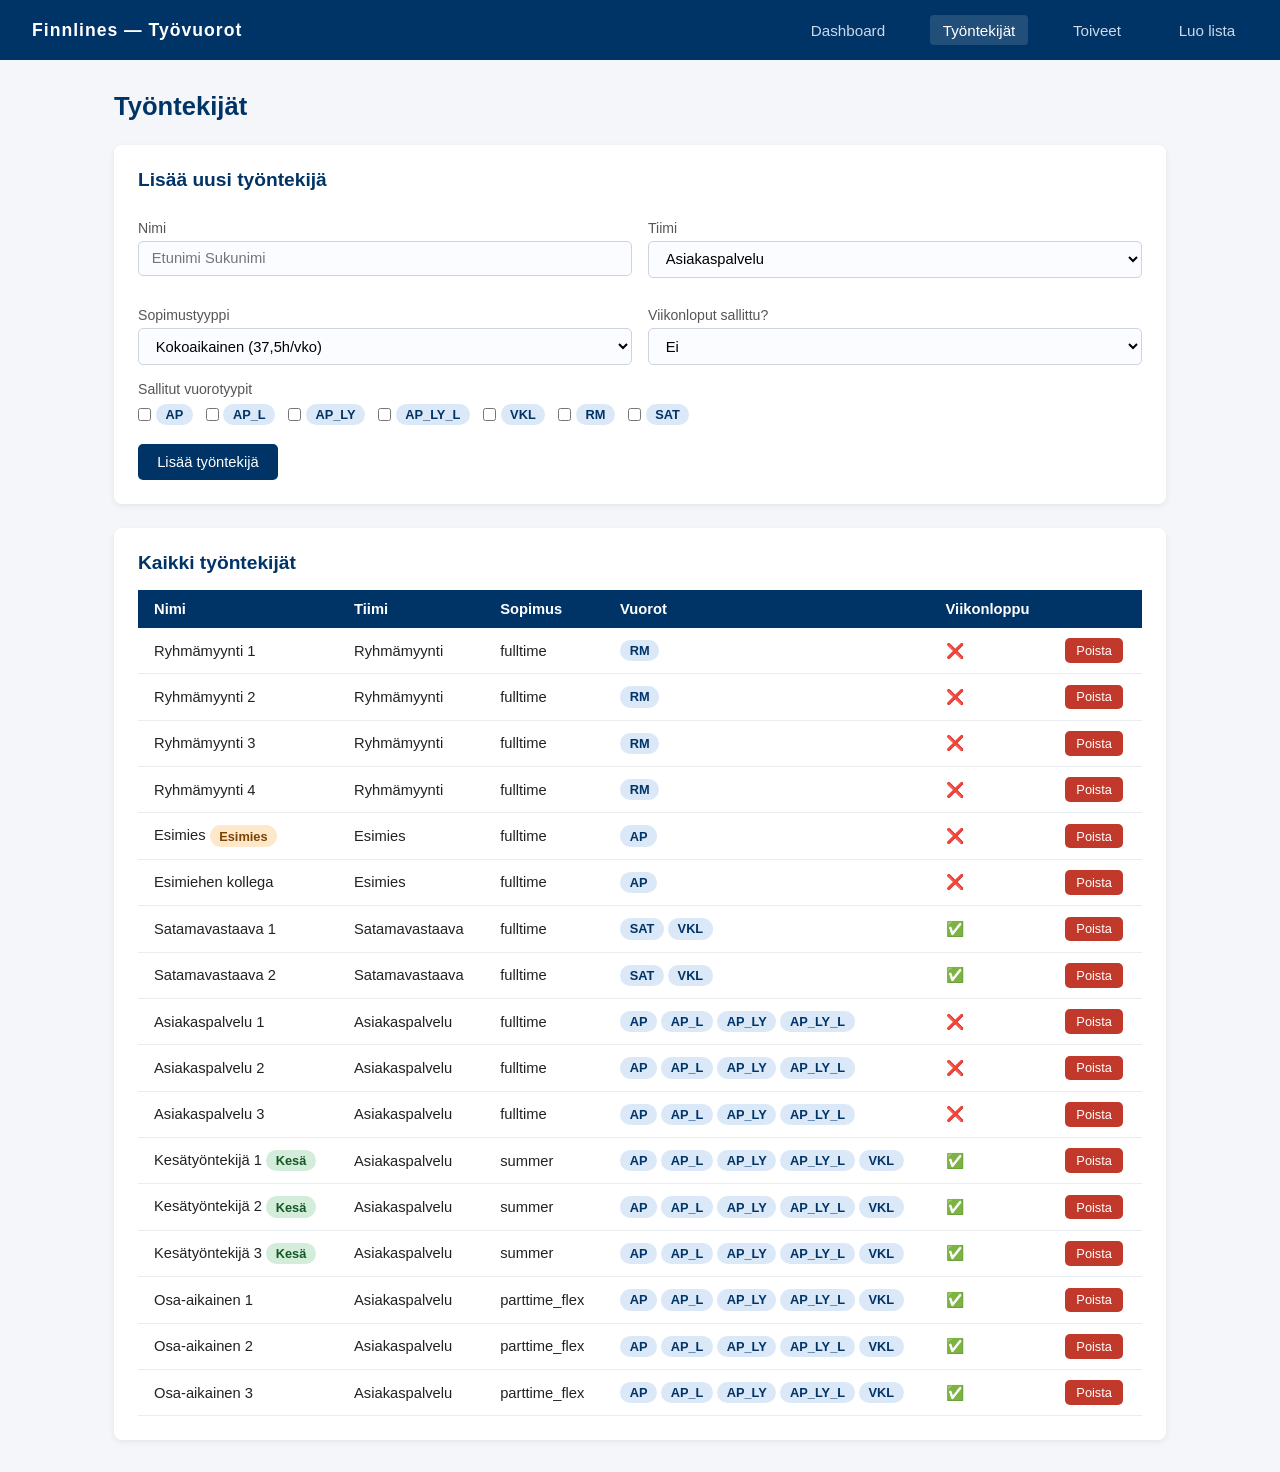
==== employees.html @ 73195225 "Add initial application structure and all core pages - css/style.css: full styling with Finnlines na" ====
<!DOCTYPE html>
<html lang="fi">
<head>
  <meta charset="UTF-8" />
  <meta name="viewport" content="width=device-width, initial-scale=1.0" />
  <title>Työntekijät — Finnlines</title>
  <link rel="stylesheet" href="css/style.css" />
</head>
<body>

  <div id="nav-placeholder"></div>

  <main>
    <h1>Työntekijät</h1>
    <div id="alert-container"></div>

    <!-- Lisää työntekijä -->
    <div class="card">
      <h2>Lisää uusi työntekijä</h2>
      <div style="display:grid; grid-template-columns:1fr 1fr; gap:1rem;">
        <div>
          <label>Nimi</label>
          <input type="text" id="emp-name" placeholder="Etunimi Sukunimi" />
        </div>
        <div>
          <label>Tiimi</label>
          <select id="emp-team">
            <option value="Ryhmämyynti">Ryhmämyynti</option>
            <option value="Esimies">Esimies</option>
            <option value="Satamavastaava">Satamavastaava</option>
            <option value="Asiakaspalvelu" selected>Asiakaspalvelu</option>
          </select>
        </div>
        <div>
          <label>Sopimustyyppi</label>
          <select id="emp-contract">
            <option value="fulltime">Kokoaikainen (37,5h/vko)</option>
            <option value="parttime_flex">Osa-aikainen vaihteleva (20–37,5h)</option>
            <option value="summer">Kesätyöntekijä (10–37,5h)</option>
          </select>
        </div>
        <div>
          <label>Viikonloput sallittu?</label>
          <select id="emp-weekend">
            <option value="false">Ei</option>
            <option value="true">Kyllä</option>
          </select>
        </div>
      </div>
      <div style="margin-top:1rem;">
        <label>Sallitut vuorotyypit</label>
        <div id="shift-checkboxes" style="display:flex; gap:0.8rem; flex-wrap:wrap; margin-top:0.4rem;">
          <!-- Täytetään JS:llä -->
        </div>
      </div>
      <button style="margin-top:1.2rem;" onclick="addEmployee()">Lisää työntekijä</button>
    </div>

    <!-- Työntekijälista -->
    <div class="card">
      <h2>Kaikki työntekijät</h2>
      <table>
        <thead>
          <tr>
            <th>Nimi</th>
            <th>Tiimi</th>
            <th>Sopimus</th>
            <th>Vuorot</th>
            <th>Viikonloppu</th>
            <th></th>
          </tr>
        </thead>
        <tbody id="employee-table-body">
          <!-- Täytetään JS:llä -->
        </tbody>
      </table>
    </div>
  </main>

  <script src="js/data.js"></script>
  <script src="js/scheduler.js"></script>
  <script src="js/app.js"></script>
  <script>
    // Luo vuorotyyppien checkboxit
    function buildShiftCheckboxes() {
      const container = document.getElementById("shift-checkboxes");
      container.innerHTML = "";
      Object.keys(SHIFT_TYPES).forEach(code => {
        const label = document.createElement("label");
        label.style.cssText = "display:flex;align-items:center;gap:0.3rem;font-size:0.9rem;cursor:pointer;margin:0;";
        label.innerHTML = `
          <input type="checkbox" name="shift" value="${code}" />
          <span class="badge badge-blue">${code}</span>
        `;
        container.appendChild(label);
      });
    }

    // Renderöi työntekijätaulukko
    function renderTable() {
      const employees = loadData("employees", DEFAULT_EMPLOYEES);
      const tbody = document.getElementById("employee-table-body");
      tbody.innerHTML = "";

      employees.forEach(emp => {
        const contract = CONTRACT_TYPES[emp.contract] || { name: emp.contract };
        const tr = document.createElement("tr");
        tr.innerHTML = `
          <td>${emp.name}${emp.isManager ? ' <span class="badge badge-orange">Esimies</span>' : ""}${emp.isSummer ? ' <span class="badge badge-green">Kesä</span>' : ""}</td>
          <td>${emp.team}</td>
          <td>${contract.name}</td>
          <td>${emp.allowedShifts.map(s => `<span class="badge badge-blue">${s}</span>`).join(" ")}</td>
          <td>${emp.weekendAllowed ? "✅" : "❌"}</td>
          <td><button class="danger" onclick="removeEmployee(${emp.id})" style="padding:0.3rem 0.7rem;font-size:0.8rem;">Poista</button></td>
        `;
        tbody.appendChild(tr);
      });
    }

    // Lisää työntekijä
    function addEmployee() {
      const name = document.getElementById("emp-name").value.trim();
      if (!name) { showAlert("Anna nimi!", "error"); return; }

      const team = document.getElementById("emp-team").value;
      const contract = document.getElementById("emp-contract").value;
      const weekendAllowed = document.getElementById("emp-weekend").value === "true";
      const selectedShifts = [...document.querySelectorAll("input[name=shift]:checked")].map(cb => cb.value);

      if (selectedShifts.length === 0) { showAlert("Valitse vähintään yksi vuorotyppi!", "error"); return; }

      const employees = loadData("employees", DEFAULT_EMPLOYEES);
      const newId = Math.max(...employees.map(e => e.id), 0) + 1;

      employees.push({ id: newId, name, team, contract, allowedShifts: selectedShifts, weekendAllowed });
      saveData("employees", employees);

      document.getElementById("emp-name").value = "";
      buildShiftCheckboxes();
      renderTable();
      showAlert(`${name} lisätty onnistuneesti!`, "success");
    }

    // Poista työntekijä
    function removeEmployee(id) {
      if (!confirm("Poistetaanko työntekijä?")) return;
      let employees = loadData("employees", DEFAULT_EMPLOYEES);
      employees = employees.filter(e => e.id !== id);
      saveData("employees", employees);
      renderTable();
      showAlert("Työntekijä poistettu.", "info");
    }

    document.addEventListener("DOMContentLoaded", () => {
      buildShiftCheckboxes();
      renderTable();
    });
  </script>

</body>
</html>
---- css/style.css ----
/* ===== YLEISET TYYLIT ===== */
* {
  box-sizing: border-box;
  margin: 0;
  padding: 0;
}

body {
  font-family: 'Segoe UI', Arial, sans-serif;
  background-color: #f4f6f9;
  color: #222;
}

/* ===== NAVIGAATIO ===== */
nav {
  background-color: #003366;
  padding: 0 2rem;
  display: flex;
  align-items: center;
  gap: 2rem;
  height: 60px;
}

nav .logo {
  color: #ffffff;
  font-weight: bold;
  font-size: 1.1rem;
  letter-spacing: 1px;
  margin-right: auto;
}

nav a {
  color: #ccd9e8;
  text-decoration: none;
  font-size: 0.95rem;
  padding: 0.4rem 0.8rem;
  border-radius: 4px;
  transition: background 0.2s;
}

nav a:hover,
nav a.active {
  background-color: #ffffff22;
  color: #ffffff;
}

/* ===== PÄÄSISÄLTÖ ===== */
main {
  max-width: 1100px;
  margin: 2rem auto;
  padding: 0 1.5rem;
}

h1 {
  font-size: 1.6rem;
  margin-bottom: 1.5rem;
  color: #003366;
}

h2 {
  font-size: 1.2rem;
  margin-bottom: 1rem;
  color: #003366;
}

/* ===== KORTIT ===== */
.card {
  background: #ffffff;
  border-radius: 8px;
  padding: 1.5rem;
  box-shadow: 0 2px 6px rgba(0,0,0,0.07);
  margin-bottom: 1.5rem;
}

/* ===== DASHBOARD KORTIT ===== */
.dashboard-grid {
  display: grid;
  grid-template-columns: repeat(auto-fit, minmax(220px, 1fr));
  gap: 1rem;
  margin-bottom: 2rem;
}

.stat-card {
  background: #ffffff;
  border-radius: 8px;
  padding: 1.5rem;
  box-shadow: 0 2px 6px rgba(0,0,0,0.07);
  border-left: 4px solid #003366;
}

.stat-card .number {
  font-size: 2rem;
  font-weight: bold;
  color: #003366;
}

.stat-card .label {
  font-size: 0.9rem;
  color: #666;
  margin-top: 0.3rem;
}

/* ===== TAULUKKO ===== */
table {
  width: 100%;
  border-collapse: collapse;
  font-size: 0.92rem;
}

table th {
  background-color: #003366;
  color: white;
  padding: 0.7rem 1rem;
  text-align: left;
}

table td {
  padding: 0.65rem 1rem;
  border-bottom: 1px solid #e8edf2;
}

table tr:hover td {
  background-color: #f0f4f9;
}

/* ===== NAPIT ===== */
button, .btn {
  background-color: #003366;
  color: white;
  border: none;
  padding: 0.6rem 1.2rem;
  border-radius: 5px;
  cursor: pointer;
  font-size: 0.92rem;
  transition: background 0.2s;
  text-decoration: none;
  display: inline-block;
}

button:hover, .btn:hover {
  background-color: #00509e;
}

button.secondary {
  background-color: #e0e7ef;
  color: #003366;
}

button.secondary:hover {
  background-color: #c8d6e8;
}

button.danger {
  background-color: #c0392b;
}

button.danger:hover {
  background-color: #e74c3c;
}

/* ===== MERKINNÄT / BADGET ===== */
.badge {
  display: inline-block;
  padding: 0.2rem 0.6rem;
  border-radius: 12px;
  font-size: 0.8rem;
  font-weight: bold;
}

.badge-blue   { background: #dbe8f8; color: #003366; }
.badge-green  { background: #d4edda; color: #155724; }
.badge-orange { background: #fde8cc; color: #7d4200; }
.badge-gray   { background: #e8edf2; color: #555; }

/* ===== LOMAKKEET ===== */
label {
  display: block;
  font-size: 0.88rem;
  color: #555;
  margin-bottom: 0.3rem;
  margin-top: 0.8rem;
}

input, select {
  width: 100%;
  padding: 0.55rem 0.8rem;
  border: 1px solid #ccd4de;
  border-radius: 5px;
  font-size: 0.92rem;
  background: #fafcff;
}

input:focus, select:focus {
  outline: none;
  border-color: #003366;
}

/* ===== KALENTERI ===== */
.calendar-grid {
  display: grid;
  grid-template-columns: repeat(7, 1fr);
  gap: 4px;
}

.calendar-header {
  display: grid;
  grid-template-columns: repeat(7, 1fr);
  gap: 4px;
  margin-bottom: 4px;
}

.calendar-header div {
  text-align: center;
  font-weight: bold;
  font-size: 0.82rem;
  color: #003366;
  padding: 0.3rem;
}

.cal-day {
  background: #ffffff;
  border: 1px solid #dde3ea;
  border-radius: 5px;
  padding: 0.4rem;
  min-height: 70px;
  font-size: 0.82rem;
  cursor: pointer;
  transition: border-color 0.15s;
}

.cal-day:hover {
  border-color: #003366;
}

.cal-day .day-num {
  font-weight: bold;
  font-size: 0.85rem;
  margin-bottom: 3px;
}

.cal-day.empty {
  background: #f4f6f9;
  border-color: transparent;
  cursor: default;
}

.cal-day.holiday {
  background: #fff3cd;
}

.cal-day.weekend {
  background: #f9f0ff;
}

/* Toivemerkinnät */
.wish-available   { background: #d4edda; border-color: #28a745; }
.wish-unavailable { background: #f8d7da; border-color: #dc3545; }
.wish-neutral     { background: #ffffff; }

/* Vuoromerkinnät kalenterissa */
.shift-tag {
  display: inline-block;
  background: #003366;
  color: white;
  border-radius: 3px;
  padding: 1px 5px;
  font-size: 0.75rem;
  margin-top: 2px;
}

/* ===== VIESTIT ===== */
.alert {
  padding: 0.8rem 1rem;
  border-radius: 5px;
  margin-bottom: 1rem;
  font-size: 0.92rem;
}

.alert-info    { background: #d1ecf1; color: #0c5460; }
.alert-success { background: #d4edda; color: #155724; }
.alert-warning { background: #fff3cd; color: #856404; }
.alert-error   { background: #f8d7da; color: #721c24; }

/* ===== RESPONSIIVISUUS ===== */
@media (max-width: 700px) {
  nav {
    flex-wrap: wrap;
    height: auto;
    padding: 0.8rem 1rem;
    gap: 0.5rem;
  }

  .dashboard-grid {
    grid-template-columns: 1fr 1fr;
  }

  .calendar-grid,
  .calendar-header {
    grid-template-columns: repeat(7, 1fr);
    font-size: 0.75rem;
  }

  .cal-day {
    min-height: 50px;
    padding: 0.2rem;
  }
}
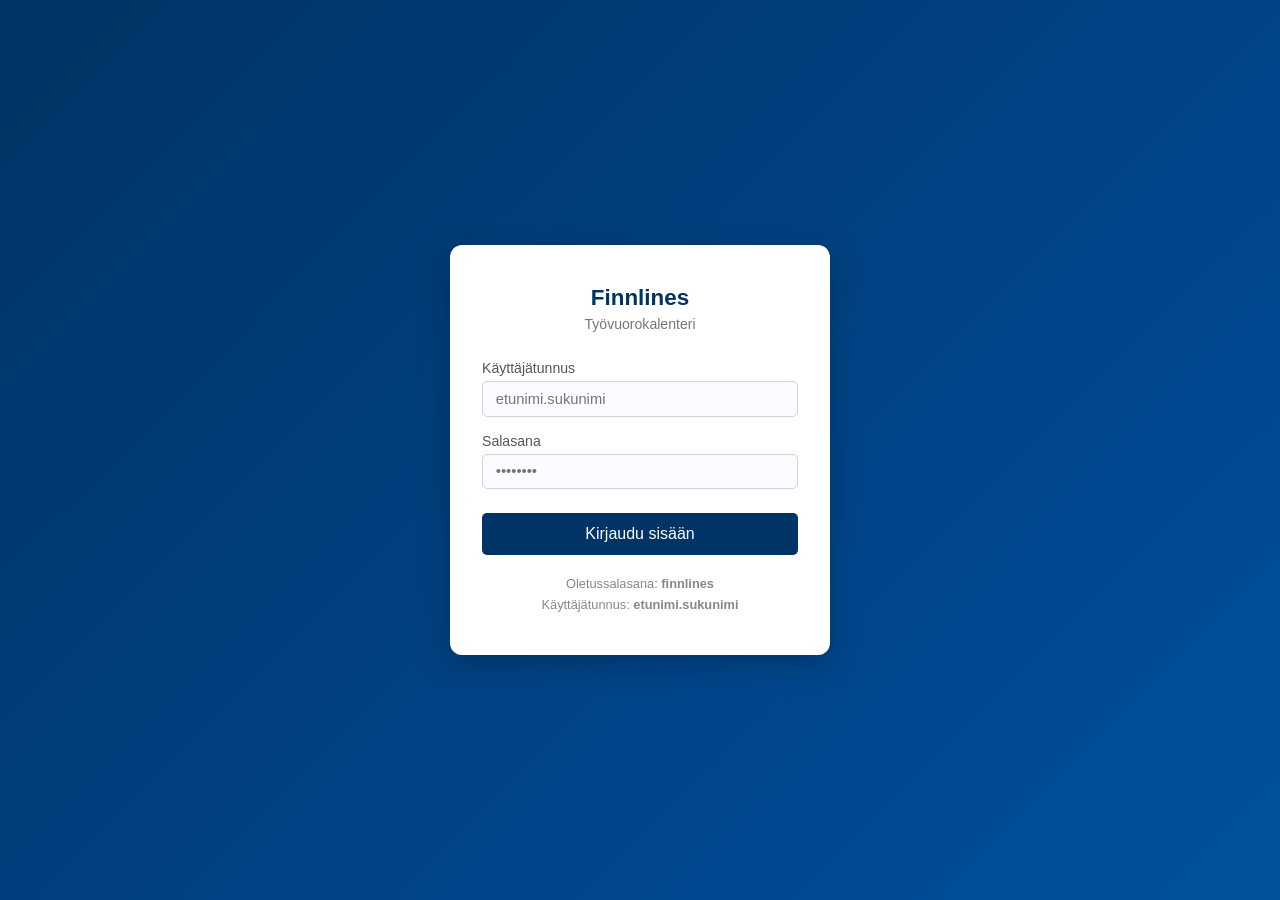
==== commit d9d3202e: "Add login system and personal employee view - login.html: login page with username/password (default" ====
--- a/employees.html
+++ b/employees.html
@@ -152,6 +152,7 @@
     }
 
     document.addEventListener("DOMContentLoaded", () => {
+      if (!requireManager()) return;
       buildShiftCheckboxes();
       renderTable();
     });
